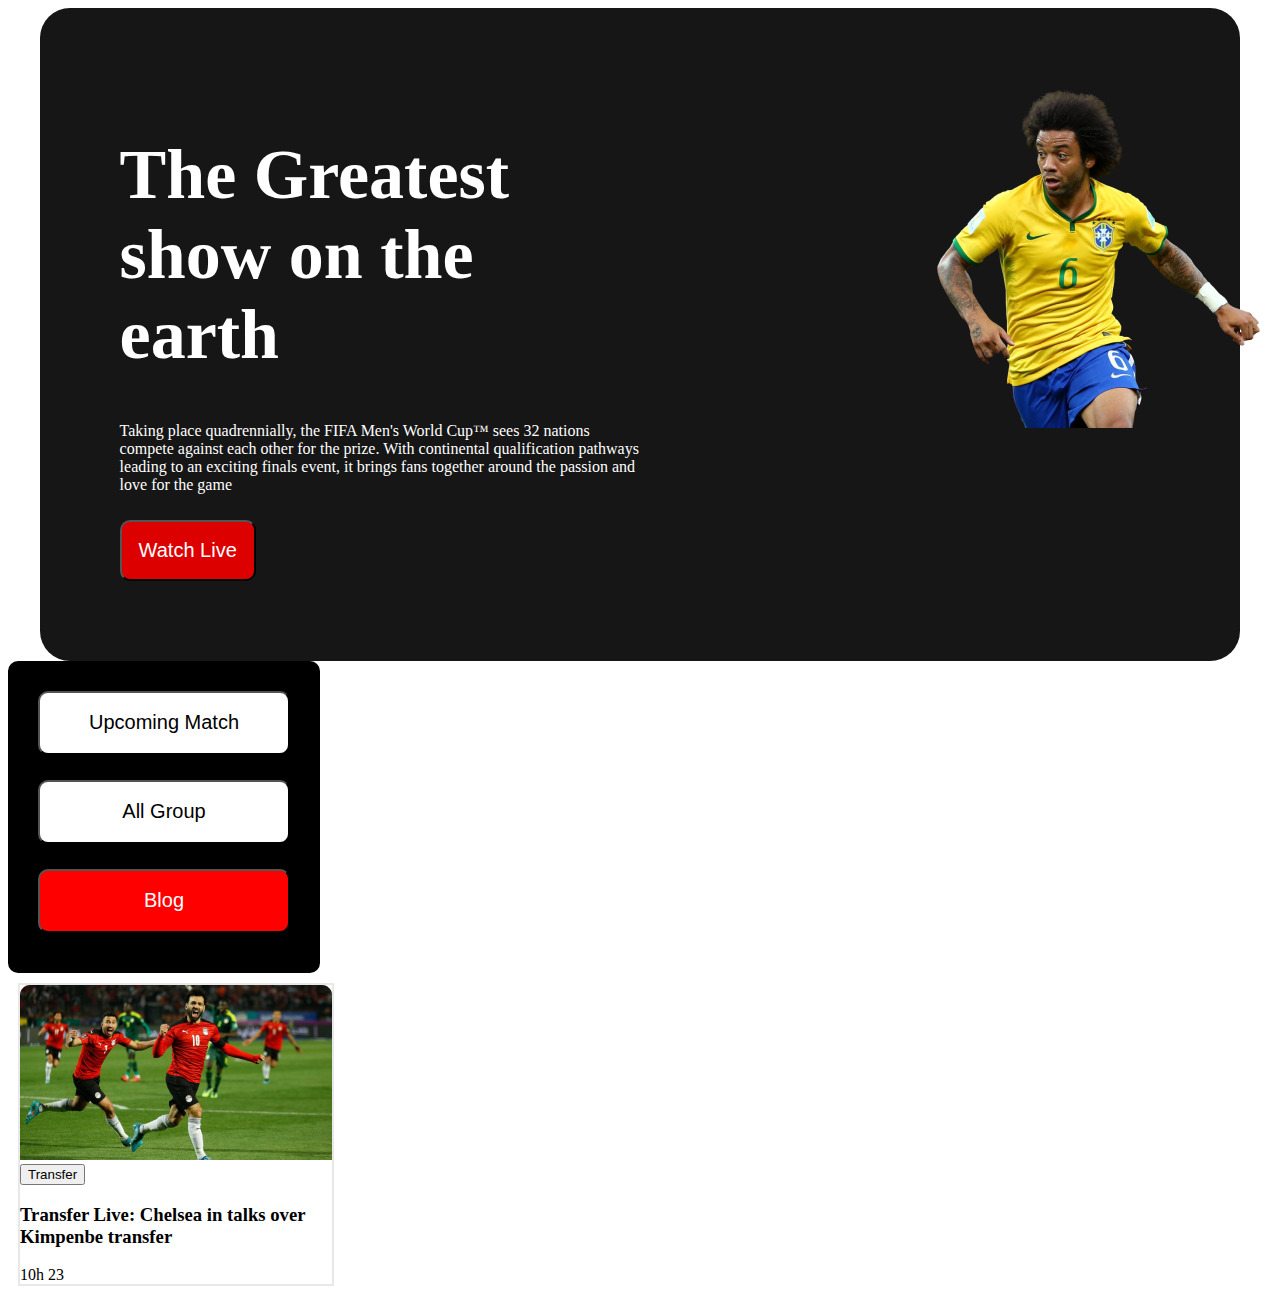
==== index.html @ cf42bfc2 "first commit" ====
<!DOCTYPE html>
<html lang="en">
<head>
    <meta charset="UTF-8">
    <meta http-equiv="X-UA-Compatible" content="IE=edge">
    <meta name="viewport" content="width=device-width, initial-scale=1.0">
    <title>World Cup</title>
    <!-- font awesome cdn -->
    <link rel="stylesheet" href="https://cdnjs.cloudflare.com/ajax/libs/font-awesome/6.1.1/css/all.min.css" integrity="sha512-KfkfwYDsLkIlwQp6LFnl8zNdLGxu9YAA1QvwINks4PhcElQSvqcyVLLD9aMhXd13uQjoXtEKNosOWaZqXgel0g==" crossorigin="anonymous" referrerpolicy="no-referrer" />
    <link rel="stylesheet" href="style.css">
</head>
<body>
    
    <header id="banner">
        <div class="banner-section">
            <div class="banner-heading half-width">
                <h1 class="color-white banner-title">The Greatest show on the earth</h1>
                <p class="color-white heading-desc">Taking place quadrennially, the FIFA Men's World Cup™ sees 32 nations compete against each other for the prize. With continental qualification pathways leading to an exciting finals event, it brings fans together around the passion and love for the game</p>
                <button class="btn"> Watch Live  <i class="fa-solid fa-greater-than"></i></button>
            </div>
            <div class="banner-img half-width">
                <img class="img" src="assets/Banner Image.png" alt="">
            </div>
        </div>
    </header>
    <main>
        <section>
            <div class="menu-bar">
                <div class="menu">
                    <button class="match-summary">Upcoming Match</button>
                    <button class="group-btn">All Group</button>
                    <button class="blog">Blog</button>
                </div>
            </div>
            <div class="blogs">
                <div class="card">
                    <img src="assets/Blog Image.png" alt="">
                    <div class="card-body">
                        <div class="card-title">
                            <button>Transfer</button>
                        </div>
                        <div class="card-desc">
                            <h3>Transfer Live: Chelsea in talks over Kimpenbe transfer</h3>
                            <i class="fa-solid fa-clock"></i> 10h  <i class="fa-solid fa-message"></i> 23
                        </div>
                    </div>   
                </div>
            </div>
        </section>
    </main>
</body>
</html>
---- style.css ----
.color-white{
    color:#FFFFFF;
}
.half-width{
    width: 50%;
}
#banner{
    width: 95%;
    margin: 0 auto;
}
.banner-title{
    font-size: 70px;
}
.banner-section{
    background-color: #161616;
    border-radius: 30px;
    padding: 80px;
    display: flex;
}

h1{
    font-size: 70px;
    
}
.btn{
    font-size: 20px;
    color: #FFFFFF;
    padding: 17px;
}
.img {
    position: relative;
    right: -297px;

}
.btn{
   border-radius: 10px;
    background-color: #DD0000;
    margin-top: 10px;
}

.menu-bar{
    width: 312px;
    height: 312px;
    border-radius: 10px;
    background-color: black;  
}
.menu{
    padding: 30px;
    border-radius: 5px;
}
.match-summary{
    width: 252px;
    height: 64px;
    background-color: #FFFFFF;
    border-radius: 10px;
    margin-bottom: 25px;
    font-size: 20px;
}
.group-btn{
    width: 252px;
    height: 64px;
    background-color: #FFFFFF;
    border-radius: 10px;
    margin-bottom: 25px;
    font-size: 20px;
}
.blog{
    width: 252px;
    height: 64px;
    color: white;
    border-radius: 10px;
    background-color: red;
    margin-bottom: 25px;
    font-size: 20px;
}

.card{
    width: 312px;
    margin: 10px;
    border: 2px solid #E8E8E8;
}
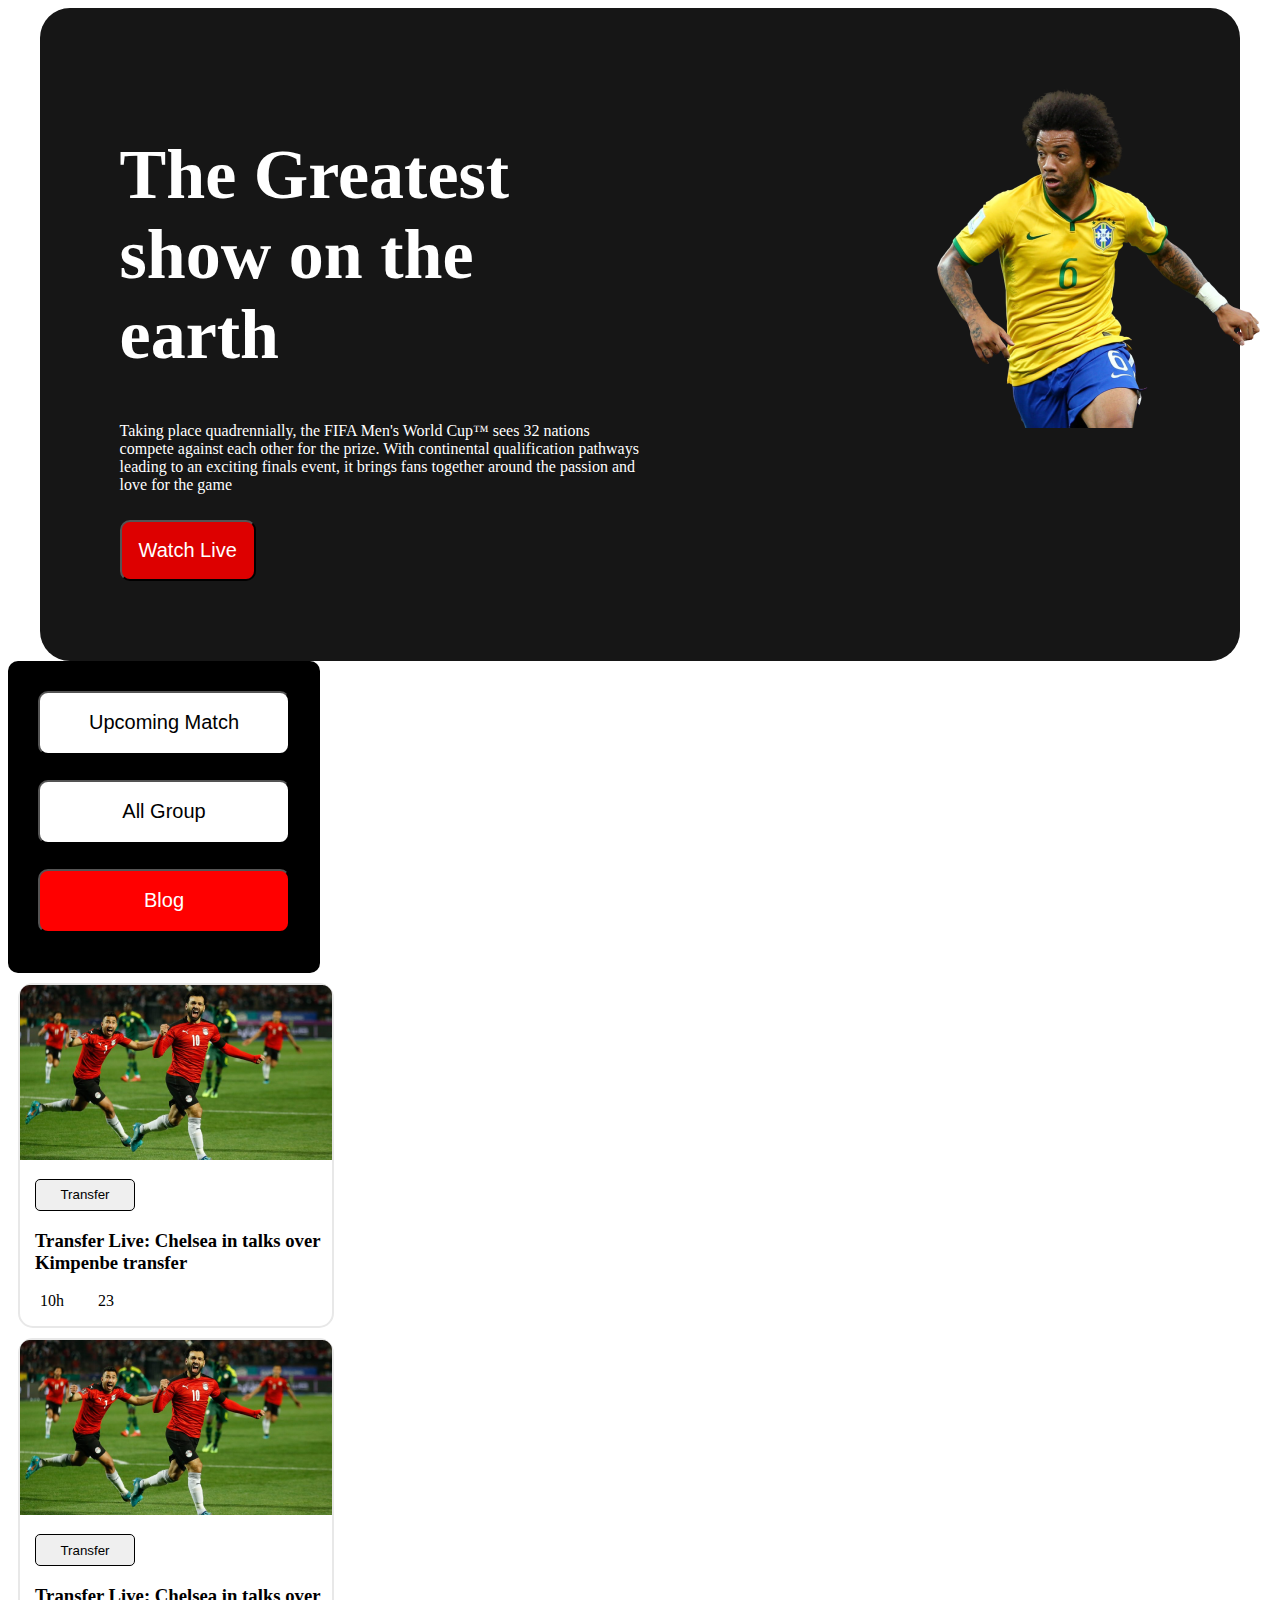
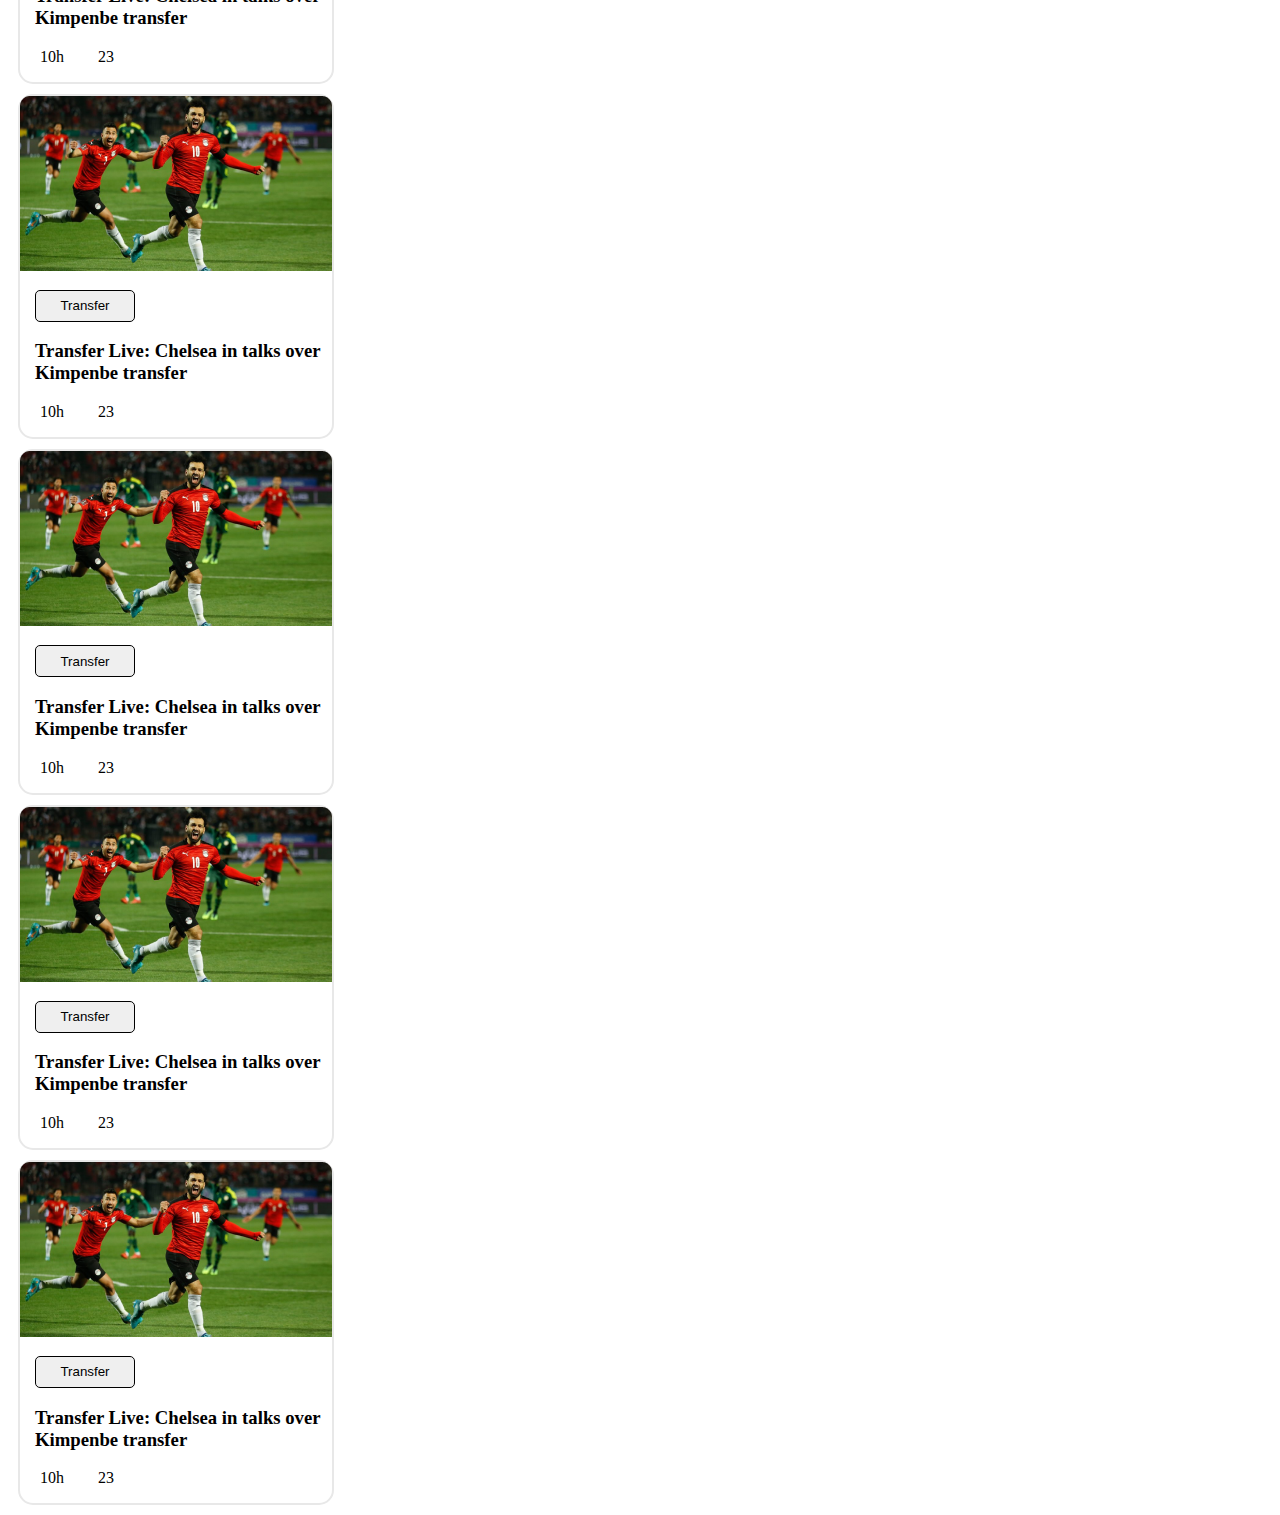
==== commit 16d63e5c: "card added" ====
--- a/index.html
+++ b/index.html
@@ -37,11 +37,83 @@
                     <img src="assets/Blog Image.png" alt="">
                     <div class="card-body">
                         <div class="card-title">
-                            <button>Transfer</button>
+                            <button class="card-transfer">Transfer</button>
                         </div>
                         <div class="card-desc">
                             <h3>Transfer Live: Chelsea in talks over Kimpenbe transfer</h3>
-                            <i class="fa-solid fa-clock"></i> 10h  <i class="fa-solid fa-message"></i> 23
+                            <p>
+                                <i class="fa-solid fa-clock time"></i> <span class="card-msg">10h</span> <i class="fa-solid fa-message messages"></i> 23
+                            </p>
+                        </div>
+                    </div>   
+                </div>
+                <div class="card">
+                    <img src="assets/Blog Image.png" alt="">
+                    <div class="card-body">
+                        <div class="card-title">
+                            <button class="card-transfer">Transfer</button>
+                        </div>
+                        <div class="card-desc">
+                            <h3>Transfer Live: Chelsea in talks over Kimpenbe transfer</h3>
+                            <p>
+                                <i class="fa-solid fa-clock time"></i> <span class="card-msg">10h</span> <i class="fa-solid fa-message messages"></i> 23
+                            </p>
+                        </div>
+                    </div>   
+                </div>
+                <div class="card">
+                    <img src="assets/Blog Image.png" alt="">
+                    <div class="card-body">
+                        <div class="card-title">
+                            <button class="card-transfer">Transfer</button>
+                        </div>
+                        <div class="card-desc">
+                            <h3>Transfer Live: Chelsea in talks over Kimpenbe transfer</h3>
+                            <p>
+                                <i class="fa-solid fa-clock time"></i> <span class="card-msg">10h</span> <i class="fa-solid fa-message messages"></i> 23
+                            </p>
+                        </div>
+                    </div>   
+                </div>
+                <div class="card">
+                    <img src="assets/Blog Image.png" alt="">
+                    <div class="card-body">
+                        <div class="card-title">
+                            <button class="card-transfer">Transfer</button>
+                        </div>
+                        <div class="card-desc">
+                            <h3>Transfer Live: Chelsea in talks over Kimpenbe transfer</h3>
+                            <p>
+                                <i class="fa-solid fa-clock time"></i> <span class="card-msg">10h</span> <i class="fa-solid fa-message messages"></i> 23
+                            </p>
+                        </div>
+                    </div>   
+                </div>
+                <div class="card">
+                    <img src="assets/Blog Image.png" alt="">
+                    <div class="card-body">
+                        <div class="card-title">
+                            <button class="card-transfer">Transfer</button>
+                        </div>
+                        <div class="card-desc">
+                            <h3>Transfer Live: Chelsea in talks over Kimpenbe transfer</h3>
+                            <p>
+                                <i class="fa-solid fa-clock time"></i> <span class="card-msg">10h</span> <i class="fa-solid fa-message messages"></i> 23
+                            </p>
+                        </div>
+                    </div>   
+                </div>
+                <div class="card">
+                    <img src="assets/Blog Image.png" alt="">
+                    <div class="card-body">
+                        <div class="card-title">
+                            <button class="card-transfer">Transfer</button>
+                        </div>
+                        <div class="card-desc">
+                            <h3>Transfer Live: Chelsea in talks over Kimpenbe transfer</h3>
+                            <p>
+                                <i class="fa-solid fa-clock time"></i> <span class="card-msg">10h</span> <i class="fa-solid fa-message messages"></i> 23
+                            </p>
                         </div>
                     </div>   
                 </div>
--- a/style.css
+++ b/style.css
@@ -79,4 +79,25 @@
     width: 312px;
     margin: 10px;
     border: 2px solid #E8E8E8;
+    border-radius: 15px;
+}
+.card-transfer{
+    width: 100px;
+    height: 32px;
+    border-radius: 5px;
+    border: 1px solid black;
+    margin-left: 15px;
+    margin-top: 15px;
+}
+.card-desc{
+    margin-left: 15px;
+}
+.time{
+    margin-right: 5px;
+}
+.messages{
+    margin-right: 5px;
+}
+.card-msg{
+    margin-right: 25px;
 }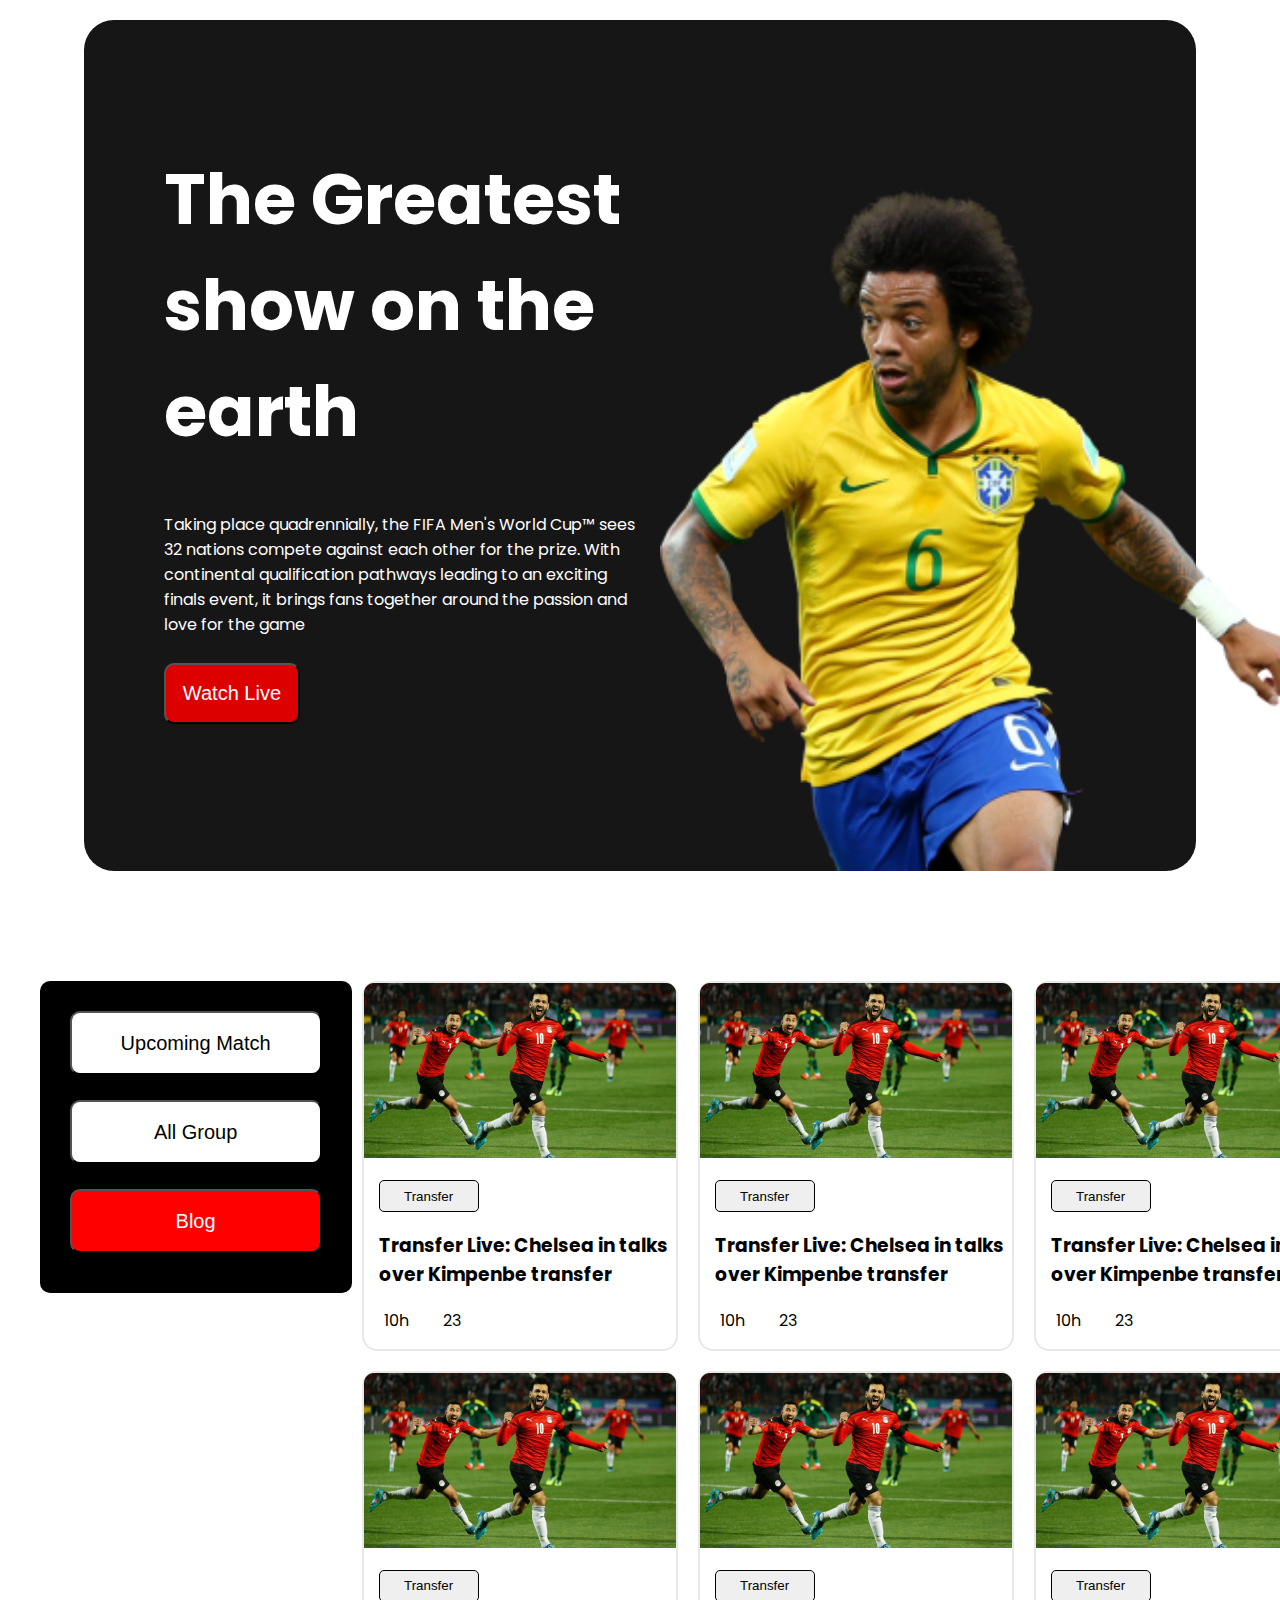
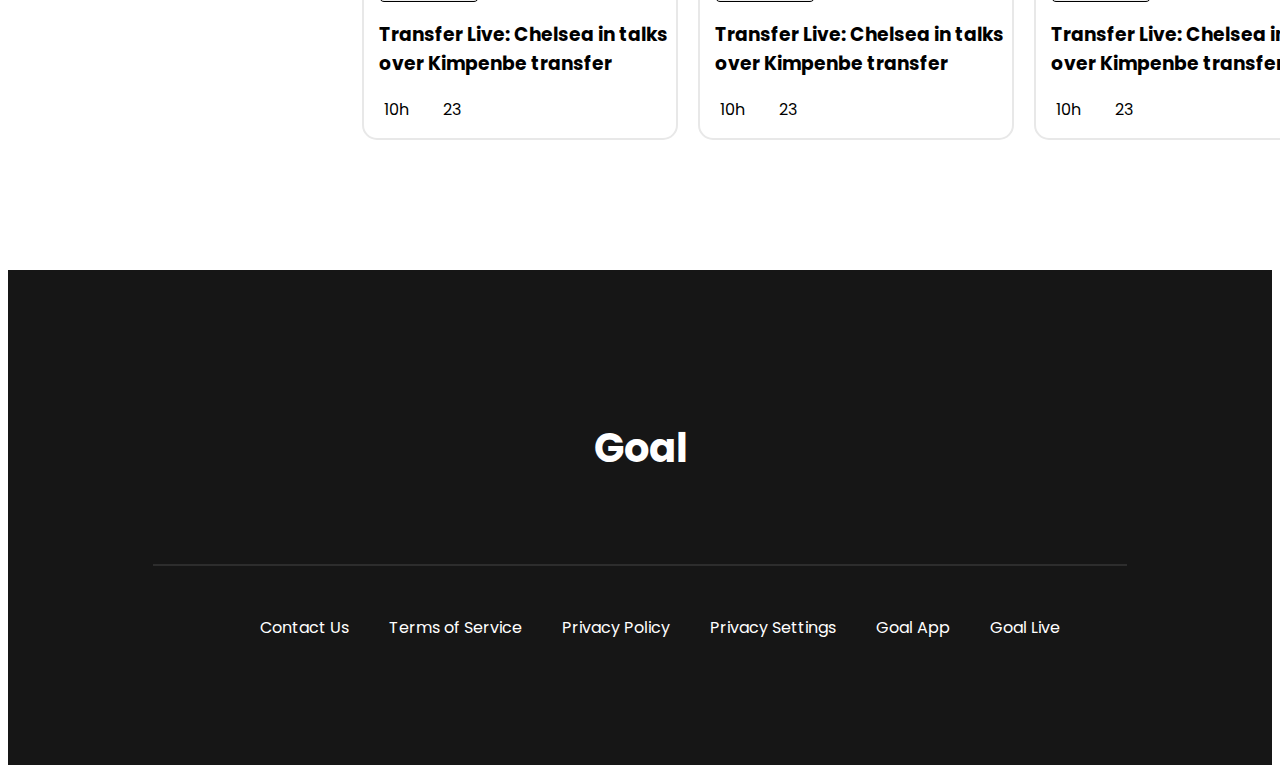
==== commit 90f28d75: "website 1" ====
--- a/index.html
+++ b/index.html
@@ -7,6 +7,7 @@
     <title>World Cup</title>
     <!-- font awesome cdn -->
     <link rel="stylesheet" href="https://cdnjs.cloudflare.com/ajax/libs/font-awesome/6.1.1/css/all.min.css" integrity="sha512-KfkfwYDsLkIlwQp6LFnl8zNdLGxu9YAA1QvwINks4PhcElQSvqcyVLLD9aMhXd13uQjoXtEKNosOWaZqXgel0g==" crossorigin="anonymous" referrerpolicy="no-referrer" />
+    <!-- google font -->
     <link rel="stylesheet" href="style.css">
 </head>
 <body>
@@ -23,8 +24,8 @@
             </div>
         </div>
     </header>
-    <main>
-        <section>
+    <main id="football-world">
+        <section id="item-gallery">
             <div class="menu-bar">
                 <div class="menu">
                     <button class="match-summary">Upcoming Match</button>
@@ -120,5 +121,17 @@
             </div>
         </section>
     </main>
+    <footer id="footer-section">
+        <h4>Goal</h4><br>
+        <hr><br>
+        <ul class="footer-menu">
+            <li id="footer-option"><a id="footer-anchor" href="#">Contact Us </a></li>
+            <li id="footer-option"><a id="footer-anchor" href="#">Terms of Service </a></li>
+            <li id="footer-option"><a id="footer-anchor" href="#">Privacy Policy </a></li>
+            <li id="footer-option"><a id="footer-anchor" href="#">Privacy Settings </a></li>
+            <li id="footer-option"><a id="footer-anchor" href="#">Goal App</a></li>
+            <li id="footer-option"><a id="footer-anchor" href="#">Goal Live</a></
+        </ul>
+    </footer>
 </body>
 </html>--- a/style.css
+++ b/style.css
@@ -1,4 +1,7 @@
-
+@import url('https://fonts.googleapis.com/css2?family=Poppins:wght@500&display=swap');
+body{
+    font-family: 'Poppins', sans-serif;
+}
 .color-white{
     color:#FFFFFF;
 }
@@ -6,8 +9,9 @@
     width: 50%;
 }
 #banner{
-    width: 95%;
-    margin: 0 auto;
+    width: 88%;
+    margin: 20px auto;
+    margin-bottom: 100px;
 }
 .banner-title{
     font-size: 70px;
@@ -30,20 +34,37 @@
 }
 .img {
     position: relative;
-    right: -297px;
-
+    right: -20px;
+    bottom: -87px;
+    width: 650px;
 }
 .btn{
    border-radius: 10px;
     background-color: #DD0000;
     margin-top: 10px;
 }
-
+/* header ends here */
+#football-world{
+    width: 95%;
+    margin: 0 auto;
+    padding-bottom: 80px;
+}
 .menu-bar{
     width: 312px;
     height: 312px;
     border-radius: 10px;
     background-color: black;  
+    position: relative;
+    margin-top: 10px;
+}
+
+#item-gallery {
+    display: flex;
+    justify-content: space-evenly;
+}
+.blogs{
+   display: grid;
+   grid-template-columns: repeat(3, 1fr);
 }
 .menu{
     padding: 30px;
@@ -100,4 +121,35 @@
 }
 .card-msg{
     margin-right: 25px;
-}+}
+
+/* footer starts here */
+#footer-section{
+    background-color: #161616;
+    padding: 25px;
+    text-align: center;
+    margin-top: 40px;
+}
+footer h4{
+    font-size: 40px;
+    color: white;
+    padding-top: 70px;
+}
+footer hr{
+    width: 80%;
+    border: 1px solid rgba(255, 255, 255, 0.1);
+}
+.footer-menu{
+    display: flex;
+    justify-content: center;
+    margin-bottom: 100px;
+}
+#footer-option{
+    list-style: none;
+}
+#footer-anchor{
+    text-decoration: none;
+    margin: 20px;
+    color: white;
+}
+
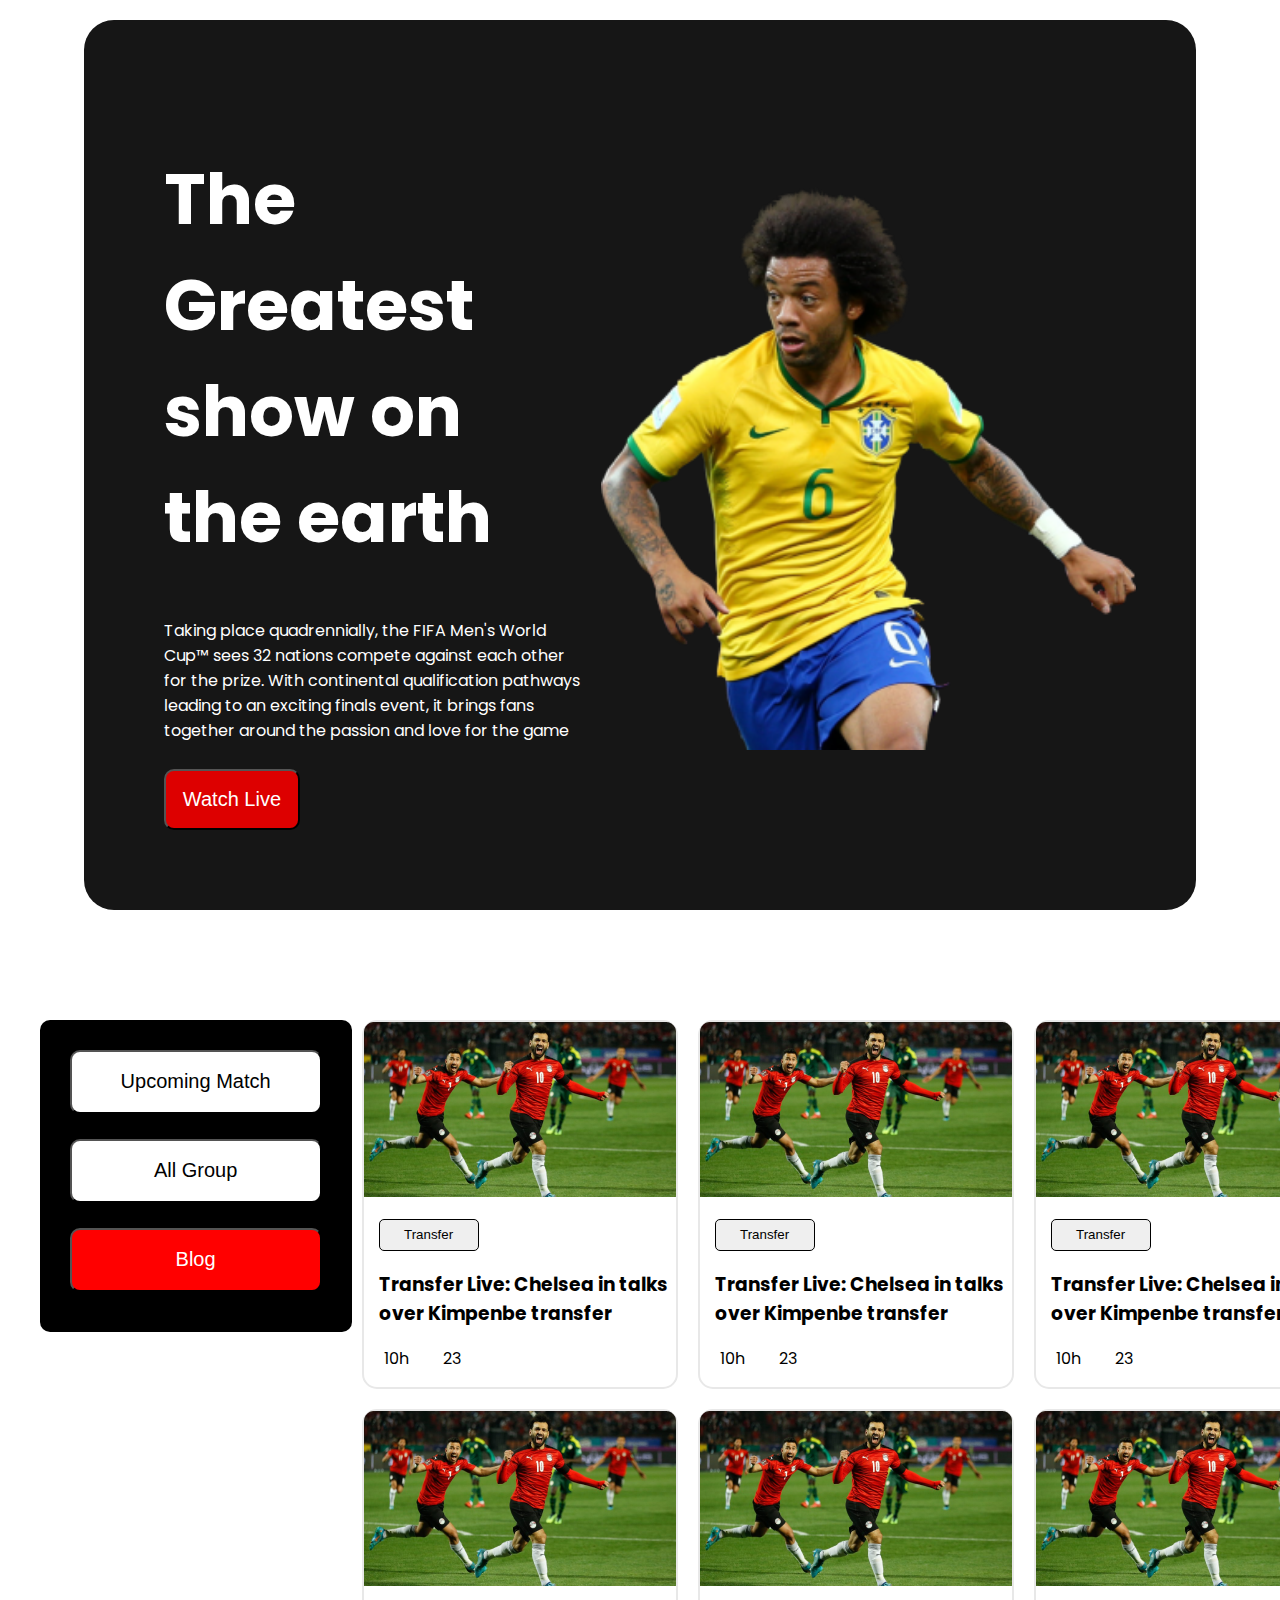
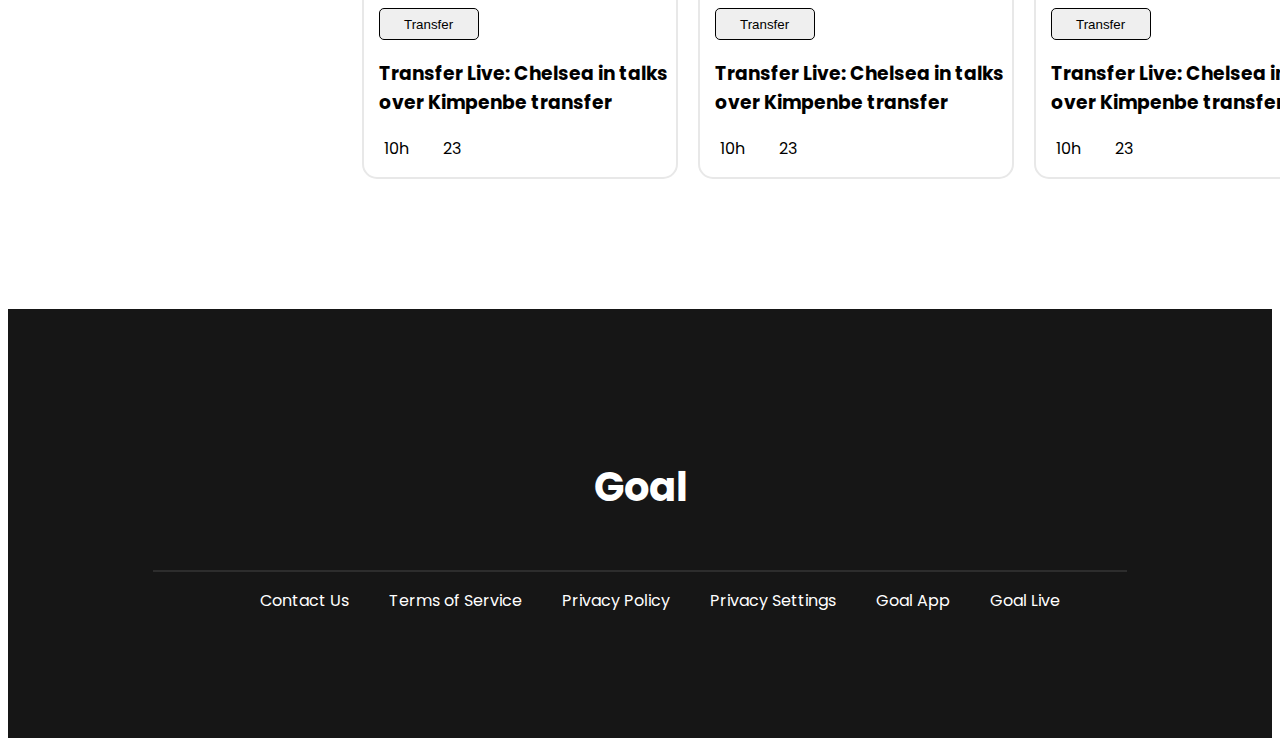
==== commit 958729f7: "done" ====
--- a/index.html
+++ b/index.html
@@ -4,14 +4,14 @@
     <meta charset="UTF-8">
     <meta http-equiv="X-UA-Compatible" content="IE=edge">
     <meta name="viewport" content="width=device-width, initial-scale=1.0">
-    <title>World Cup</title>
+    <title>FIFA World Cup 2022</title>
     <!-- font awesome cdn -->
     <link rel="stylesheet" href="https://cdnjs.cloudflare.com/ajax/libs/font-awesome/6.1.1/css/all.min.css" integrity="sha512-KfkfwYDsLkIlwQp6LFnl8zNdLGxu9YAA1QvwINks4PhcElQSvqcyVLLD9aMhXd13uQjoXtEKNosOWaZqXgel0g==" crossorigin="anonymous" referrerpolicy="no-referrer" />
     <!-- google font -->
     <link rel="stylesheet" href="style.css">
 </head>
 <body>
-    
+    <!-- header starts from here -->
     <header id="banner">
         <div class="banner-section">
             <div class="banner-heading half-width">
@@ -24,11 +24,13 @@
             </div>
         </div>
     </header>
+    <!-- header ends here -->
+    <!-- main starts from here -->
     <main id="football-world">
         <section id="item-gallery">
             <div class="menu-bar">
                 <div class="menu">
-                    <button class="match-summary">Upcoming Match</button>
+                    <button class="match-summary"><a href="upcoming match.html">Upcoming Match</a></button>
                     <button class="group-btn">All Group</button>
                     <button class="blog">Blog</button>
                 </div>
@@ -121,9 +123,11 @@
             </div>
         </section>
     </main>
+    <!-- main ends here -->
+    <!-- footer starts from here -->
     <footer id="footer-section">
-        <h4>Goal</h4><br>
-        <hr><br>
+        <h4>Goal</h4>
+        <hr>
         <ul class="footer-menu">
             <li id="footer-option"><a id="footer-anchor" href="#">Contact Us </a></li>
             <li id="footer-option"><a id="footer-anchor" href="#">Terms of Service </a></li>
@@ -133,5 +137,6 @@
             <li id="footer-option"><a id="footer-anchor" href="#">Goal Live</a></
         </ul>
     </footer>
+    <!-- footer ends here -->
 </body>
 </html>--- a/style.css
+++ b/style.css
@@ -1,13 +1,13 @@
 @import url('https://fonts.googleapis.com/css2?family=Poppins:wght@500&display=swap');
+
 body{
     font-family: 'Poppins', sans-serif;
 }
+/* <!-- header starts from here --> */
 .color-white{
     color:#FFFFFF;
 }
-.half-width{
-    width: 50%;
-}
+
 #banner{
     width: 88%;
     margin: 20px auto;
@@ -22,10 +22,8 @@
     padding: 80px;
     display: flex;
 }
-
 h1{
-    font-size: 70px;
-    
+    font-size: 70px;  
 }
 .btn{
     font-size: 20px;
@@ -36,7 +34,7 @@
     position: relative;
     right: -20px;
     bottom: -87px;
-    width: 650px;
+    width: 535px;
 }
 .btn{
    border-radius: 10px;
@@ -44,6 +42,7 @@
     margin-top: 10px;
 }
 /* header ends here */
+/* main starts from here */
 #football-world{
     width: 95%;
     margin: 0 auto;
@@ -57,15 +56,19 @@
     position: relative;
     margin-top: 10px;
 }
-
 #item-gallery {
     display: flex;
     justify-content: space-evenly;
 }
+
 .blogs{
    display: grid;
    grid-template-columns: repeat(3, 1fr);
 }
+.matches{
+    display: grid;
+    grid-template-columns: repeat(3, 1fr);
+}
 .menu{
     padding: 30px;
     border-radius: 5px;
@@ -78,6 +81,15 @@
     margin-bottom: 25px;
     font-size: 20px;
 }
+.match-summary-2{
+    width: 252px;
+    height: 64px;
+    color: white;
+    border-radius: 10px;
+    background-color: red;
+    margin-bottom: 25px;
+    font-size: 20px;
+}
 .group-btn{
     width: 252px;
     height: 64px;
@@ -95,13 +107,42 @@
     margin-bottom: 25px;
     font-size: 20px;
 }
-
+.blog-2{
+    width: 252px;
+    height: 64px;
+    background-color: #FFFFFF;
+    border-radius: 10px;
+    margin-bottom: 25px;
+    font-size: 20px;
+}
 .card{
     width: 312px;
     margin: 10px;
     border: 2px solid #E8E8E8;
     border-radius: 15px;
 }
+.upcoming-match{
+    width: 300px;
+    height: 200px;
+    border: 2px solid #E8E8E8;
+    border-radius: 15px;
+    text-align: center;
+    padding-top: 58px;
+    margin: 18px;
+}
+.match{
+    display: flex;
+    padding-left: 31px;
+}
+.vs{
+    padding: 16px;
+}
+
+a {
+    text-decoration: none;
+    color: black;
+}
+
 .card-transfer{
     width: 100px;
     height: 32px;
@@ -122,7 +163,7 @@
 .card-msg{
     margin-right: 25px;
 }
-
+/* main ends here */
 /* footer starts here */
 #footer-section{
     background-color: #161616;
@@ -152,4 +193,165 @@
     margin: 20px;
     color: white;
 }
-
+/* <!-- footer ends here --> */
+
+@media screen and (min-width: 320px) and (max-width:480px){
+
+.banner-section{
+
+
+    flex-direction: column;
+}
+
+.banner-title{
+    font-size: 45px;
+}
+
+.img {
+    
+    position: relative;
+    top: 36px;
+    width: 181px;
+}
+.color-white{
+    font-size: 7px;
+}
+
+.btn {
+    border-radius: 10px;
+    background-color: #DD0000;
+    margin-top: 10px;
+    width: 169px;
+    padding: 85px -23px;
+}
+
+}
+
+/* resonsive for mobile devices */
+@media screen and (min-width: 320px) and (max-width:480px){
+
+    .menu {
+        padding: 30px;
+        border-radius: 5px;
+        display: flex;
+        flex-direction: column;
+      
+    }
+  
+
+    .blogs{
+        display: grid;
+        grid-template-columns: repeat(1, 1fr);
+     }
+
+     #item-gallery {
+        display: flex;
+        flex-direction: column;
+        align-items: center;
+    }
+
+    .footer-menu {
+        display: flex;
+        margin-bottom: 100px;
+        align-items: center;
+        flex-direction: column;
+    }
+
+    #footer-anchor {
+        text-decoration: none;
+        margin: 20px;
+        color: white;
+        margin-bottom: 30px;
+        display: block;
+    }
+
+    .footer-menu {
+        display: flex;
+        margin-bottom: 100px;
+        flex-direction: column;
+        align-items: center;
+        justify-content: center;
+        justify-items: center;
+        position: relative;
+        left: -22px;
+    }
+
+    .matches {
+        display: grid;
+        grid-template-columns: repeat(1, 1fr);
+    }
+
+    .color-white {
+       font-size: 24px; 
+    }
+
+}
+
+/* responsive for tablet screen */
+@media screen and (min-width:768px) and (max-width:1024px){
+
+
+    .img {
+        position: relative;
+        right: -20px;
+        bottom: -87px;
+        width: 310px;
+    }
+
+
+    .banner-title {
+        font-size: 46px;
+    }
+
+   
+    .menu {
+        padding: 30px;
+        border-radius: 5px;
+        /* display: flex; */
+        flex-wrap: nowrap;
+        /* background: white; */
+    }
+
+    .blogs{
+        display: grid;
+        grid-template-columns: repeat(2, 1fr);
+     }
+
+     #item-gallery {
+        display: flex;
+        justify-content: space-evenly;
+        flex-direction: column;
+        align-items: center;
+    }
+
+    .menu-bar {
+        /* width: 312px; */
+        /* height: 312px; */
+        border-radius: 10px;
+        /* background-color: black; */
+        position: relative;
+        margin-top: 10px;
+    }
+
+    .matches {
+        display: grid;
+        grid-template-columns: repeat(2, 1fr);
+    }
+
+
+    .footer-menu {
+        display: flex;
+        justify-content: center;
+        margin-bottom: 100px;
+        flex-direction: row;
+    }
+
+
+    #footer-option {
+        list-style: none;
+        margin-bottom: 41px;
+    }
+ 
+
+  
+}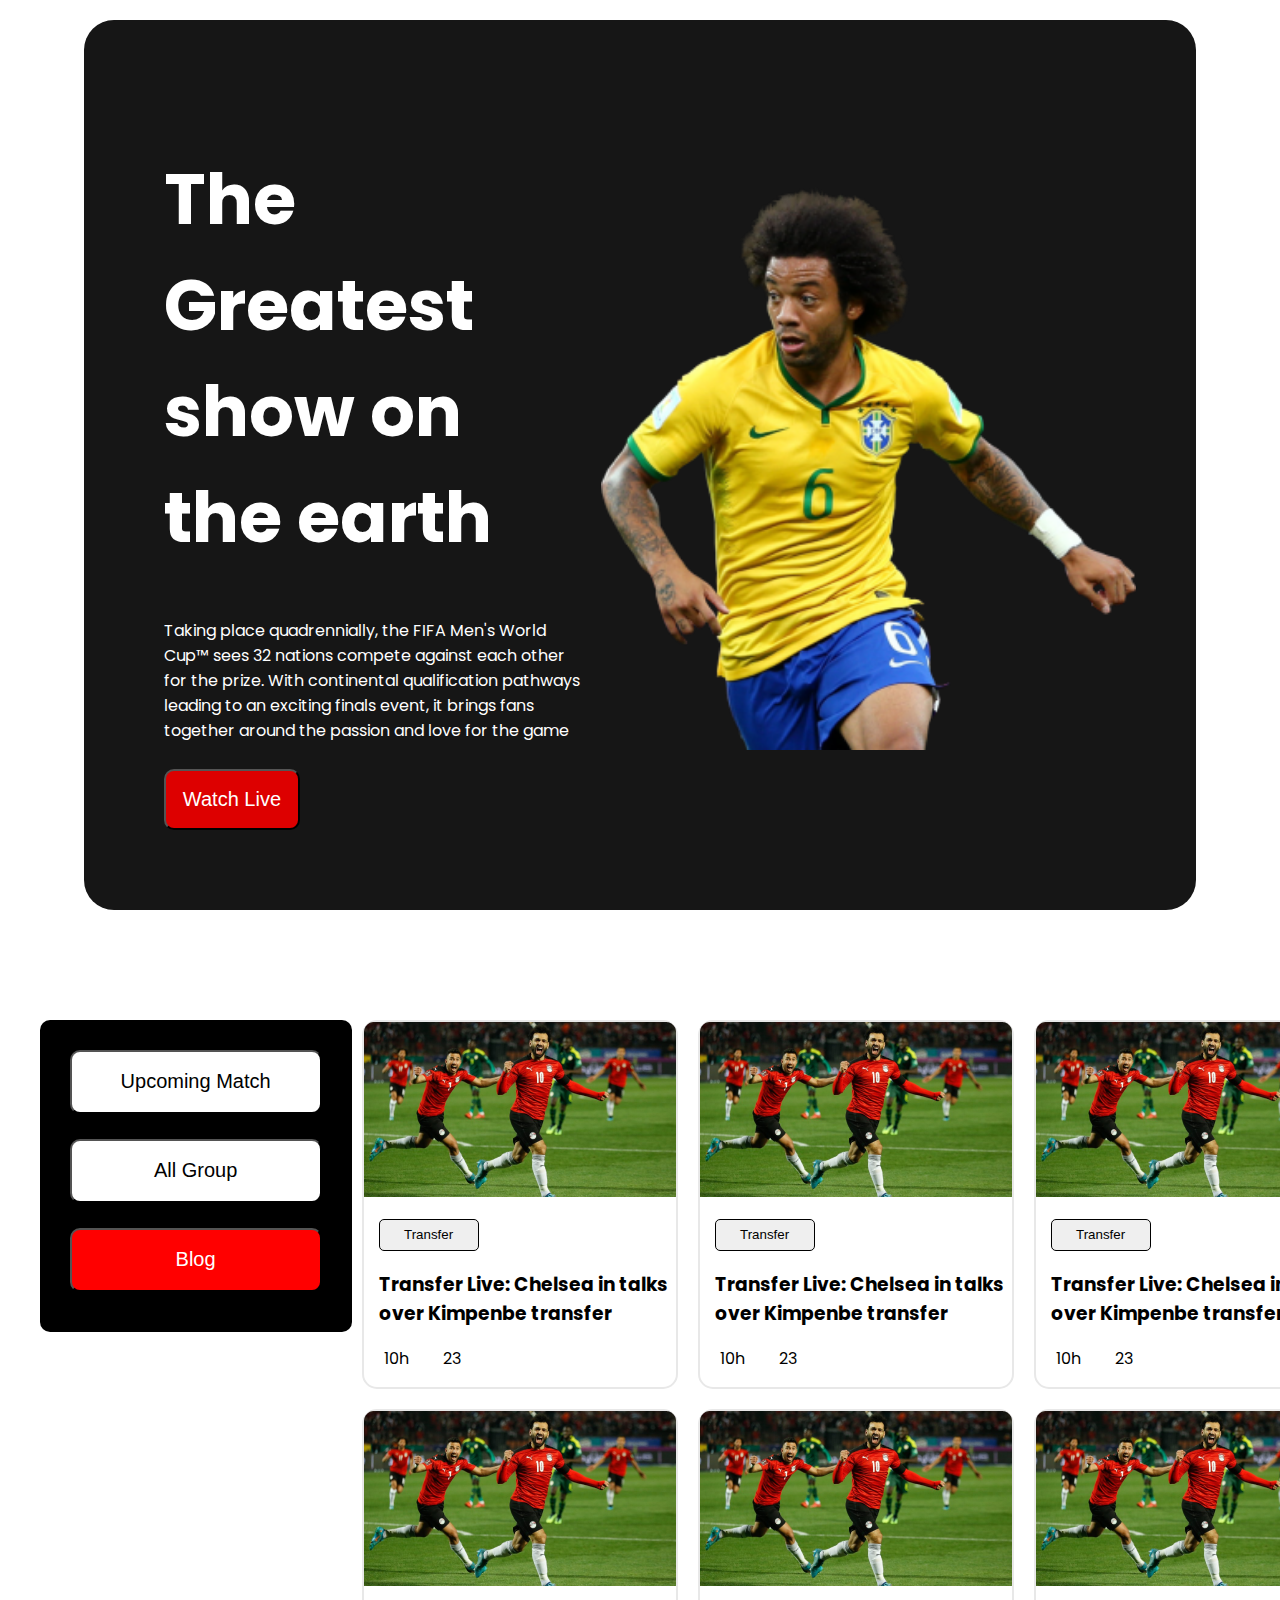
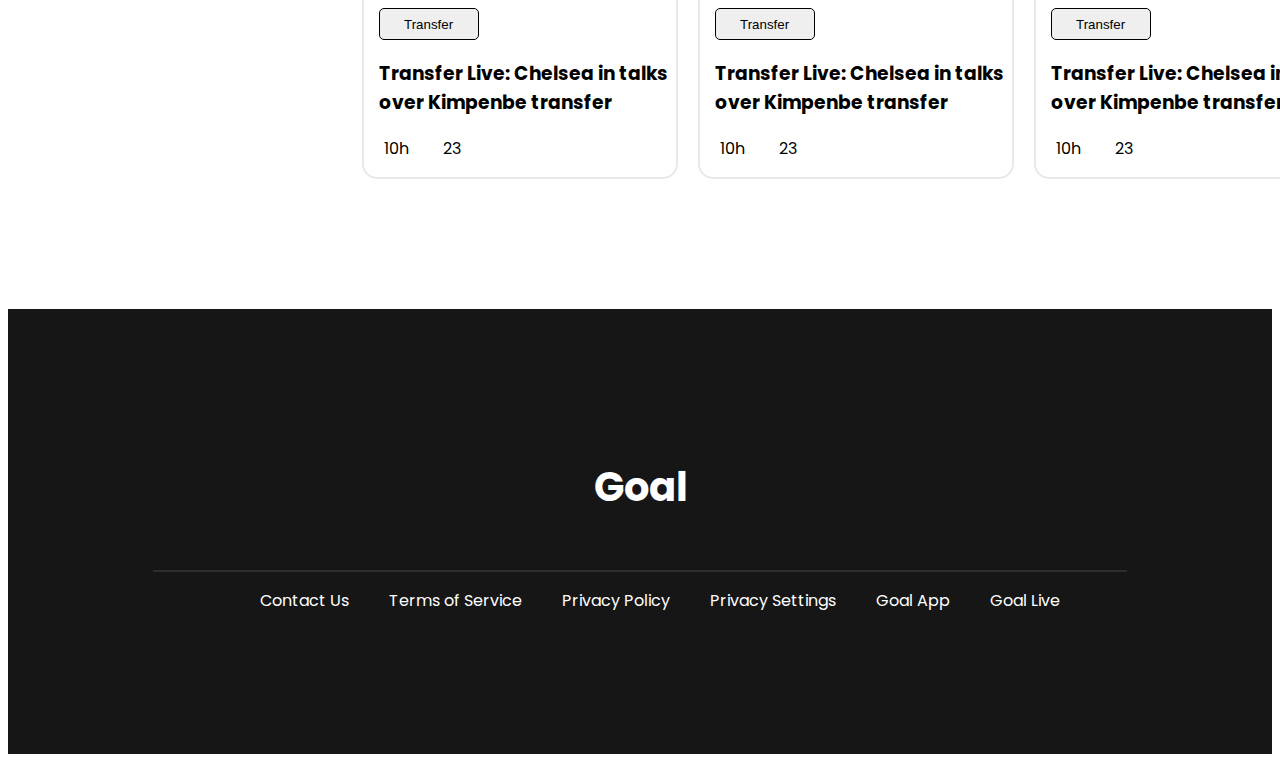
==== commit 1fec157f: "final done" ====
--- a/index.html
+++ b/index.html
@@ -136,7 +136,16 @@
             <li id="footer-option"><a id="footer-anchor" href="#">Goal App</a></li>
             <li id="footer-option"><a id="footer-anchor" href="#">Goal Live</a></
         </ul>
+
+       
     </footer>
+
+    <div id="social-media">
+        <i class="fa-brands fa-facebook"></i>
+        <i class="fa-brands fa-instagram"></i>
+        <i class="fa-brands fa-twitter"></i>
+    </div>
+
     <!-- footer ends here -->
 </body>
 </html>--- a/style.css
+++ b/style.css
@@ -1,79 +1,92 @@
 @import url('https://fonts.googleapis.com/css2?family=Poppins:wght@500&display=swap');
 
-body{
+body {
     font-family: 'Poppins', sans-serif;
 }
+
 /* <!-- header starts from here --> */
-.color-white{
-    color:#FFFFFF;
-}
-
-#banner{
+.color-white {
+    color: #FFFFFF;
+}
+
+#banner {
     width: 88%;
     margin: 20px auto;
     margin-bottom: 100px;
 }
-.banner-title{
+
+.banner-title {
     font-size: 70px;
 }
-.banner-section{
+
+.banner-section {
     background-color: #161616;
     border-radius: 30px;
     padding: 80px;
     display: flex;
 }
-h1{
-    font-size: 70px;  
-}
-.btn{
+
+h1 {
+    font-size: 70px;
+}
+
+.btn {
     font-size: 20px;
     color: #FFFFFF;
     padding: 17px;
 }
+
 .img {
     position: relative;
     right: -20px;
     bottom: -87px;
     width: 535px;
 }
-.btn{
-   border-radius: 10px;
+
+.btn {
+    border-radius: 10px;
     background-color: #DD0000;
     margin-top: 10px;
 }
+
 /* header ends here */
 /* main starts from here */
-#football-world{
+#football-world {
     width: 95%;
     margin: 0 auto;
     padding-bottom: 80px;
 }
-.menu-bar{
+
+.menu-bar {
     width: 312px;
     height: 312px;
     border-radius: 10px;
-    background-color: black;  
+    background-color: black;
     position: relative;
     margin-top: 10px;
 }
+
 #item-gallery {
     display: flex;
     justify-content: space-evenly;
 }
 
-.blogs{
-   display: grid;
-   grid-template-columns: repeat(3, 1fr);
-}
-.matches{
+.blogs {
     display: grid;
     grid-template-columns: repeat(3, 1fr);
 }
-.menu{
+
+.matches {
+    display: grid;
+    grid-template-columns: repeat(3, 1fr);
+}
+
+.menu {
     padding: 30px;
     border-radius: 5px;
 }
-.match-summary{
+
+.match-summary {
     width: 252px;
     height: 64px;
     background-color: #FFFFFF;
@@ -81,7 +94,8 @@
     margin-bottom: 25px;
     font-size: 20px;
 }
-.match-summary-2{
+
+.match-summary-2 {
     width: 252px;
     height: 64px;
     color: white;
@@ -90,7 +104,8 @@
     margin-bottom: 25px;
     font-size: 20px;
 }
-.group-btn{
+
+.group-btn {
     width: 252px;
     height: 64px;
     background-color: #FFFFFF;
@@ -98,7 +113,8 @@
     margin-bottom: 25px;
     font-size: 20px;
 }
-.blog{
+
+.blog {
     width: 252px;
     height: 64px;
     color: white;
@@ -107,7 +123,8 @@
     margin-bottom: 25px;
     font-size: 20px;
 }
-.blog-2{
+
+.blog-2 {
     width: 252px;
     height: 64px;
     background-color: #FFFFFF;
@@ -115,13 +132,15 @@
     margin-bottom: 25px;
     font-size: 20px;
 }
-.card{
+
+.card {
     width: 312px;
     margin: 10px;
     border: 2px solid #E8E8E8;
     border-radius: 15px;
 }
-.upcoming-match{
+
+.upcoming-match {
     width: 300px;
     height: 200px;
     border: 2px solid #E8E8E8;
@@ -130,11 +149,13 @@
     padding-top: 58px;
     margin: 18px;
 }
-.match{
+
+.match {
     display: flex;
     padding-left: 31px;
 }
-.vs{
+
+.vs {
     padding: 16px;
 }
 
@@ -143,7 +164,7 @@
     color: black;
 }
 
-.card-transfer{
+.card-transfer {
     width: 100px;
     height: 32px;
     border-radius: 5px;
@@ -151,100 +172,118 @@
     margin-left: 15px;
     margin-top: 15px;
 }
-.card-desc{
+
+.card-desc {
     margin-left: 15px;
 }
-.time{
+
+.time {
     margin-right: 5px;
 }
-.messages{
+
+.messages {
     margin-right: 5px;
 }
-.card-msg{
+
+.card-msg {
     margin-right: 25px;
 }
+
 /* main ends here */
 /* footer starts here */
-#footer-section{
+#footer-section {
     background-color: #161616;
     padding: 25px;
     text-align: center;
     margin-top: 40px;
 }
-footer h4{
+
+footer h4 {
     font-size: 40px;
     color: white;
     padding-top: 70px;
 }
-footer hr{
+
+footer hr {
     width: 80%;
     border: 1px solid rgba(255, 255, 255, 0.1);
 }
-.footer-menu{
+
+.footer-menu {
     display: flex;
     justify-content: center;
     margin-bottom: 100px;
 }
-#footer-option{
+
+#footer-option {
     list-style: none;
 }
-#footer-anchor{
+
+#footer-anchor {
     text-decoration: none;
     margin: 20px;
     color: white;
 }
+
+div#social-media {
+    background: #161616;
+    text-align: center;
+    color: white;
+    padding: 8px;
+    font-size: 40px;
+}
+
 /* <!-- footer ends here --> */
 
-@media screen and (min-width: 320px) and (max-width:480px){
-
-.banner-section{
-
-
-    flex-direction: column;
-}
-
-.banner-title{
-    font-size: 45px;
-}
-
-.img {
-    
-    position: relative;
-    top: 36px;
-    width: 181px;
-}
-.color-white{
-    font-size: 7px;
-}
-
-.btn {
-    border-radius: 10px;
-    background-color: #DD0000;
-    margin-top: 10px;
-    width: 169px;
-    padding: 85px -23px;
-}
+@media screen and (min-width: 320px) and (max-width:480px) {
+
+    .banner-section {
+
+
+        flex-direction: column;
+    }
+
+    .banner-title {
+        font-size: 45px;
+    }
+
+    .img {
+
+        position: relative;
+        top: 36px;
+        width: 181px;
+    }
+
+    .color-white {
+        font-size: 7px;
+    }
+
+    .btn {
+        border-radius: 10px;
+        background-color: #DD0000;
+        margin-top: 10px;
+        width: 169px;
+        padding: 85px -23px;
+    }
 
 }
 
 /* resonsive for mobile devices */
-@media screen and (min-width: 320px) and (max-width:480px){
+@media screen and (min-width: 320px) and (max-width:480px) {
 
     .menu {
         padding: 30px;
         border-radius: 5px;
         display: flex;
         flex-direction: column;
-      
-    }
-  
-
-    .blogs{
+
+    }
+    .blogs {
         display: grid;
         grid-template-columns: repeat(1, 1fr);
-     }
-
-     #item-gallery {
+    }
+
+    #item-gallery {
         display: flex;
         flex-direction: column;
         align-items: center;
@@ -282,13 +321,13 @@
     }
 
     .color-white {
-       font-size: 24px; 
+        font-size: 24px;
     }
 
 }
 
 /* responsive for tablet screen */
-@media screen and (min-width:768px) and (max-width:1024px){
+@media screen and (min-width:768px) and (max-width:1024px) {
 
 
     .img {
@@ -297,27 +336,23 @@
         bottom: -87px;
         width: 310px;
     }
-
-
     .banner-title {
         font-size: 46px;
     }
 
-   
     .menu {
         padding: 30px;
         border-radius: 5px;
-        /* display: flex; */
         flex-wrap: nowrap;
-        /* background: white; */
-    }
-
-    .blogs{
+      
+    }
+
+    .blogs {
         display: grid;
         grid-template-columns: repeat(2, 1fr);
-     }
-
-     #item-gallery {
+    }
+
+    #item-gallery {
         display: flex;
         justify-content: space-evenly;
         flex-direction: column;
@@ -325,10 +360,7 @@
     }
 
     .menu-bar {
-        /* width: 312px; */
-        /* height: 312px; */
         border-radius: 10px;
-        /* background-color: black; */
         position: relative;
         margin-top: 10px;
     }
@@ -338,20 +370,18 @@
         grid-template-columns: repeat(2, 1fr);
     }
 
-
     .footer-menu {
         display: flex;
         justify-content: center;
         margin-bottom: 100px;
-        flex-direction: row;
-    }
-
+
+        flex-wrap: wrap;
+    }
 
     #footer-option {
         list-style: none;
         margin-bottom: 41px;
     }
- 
-
-  
+
+
 }